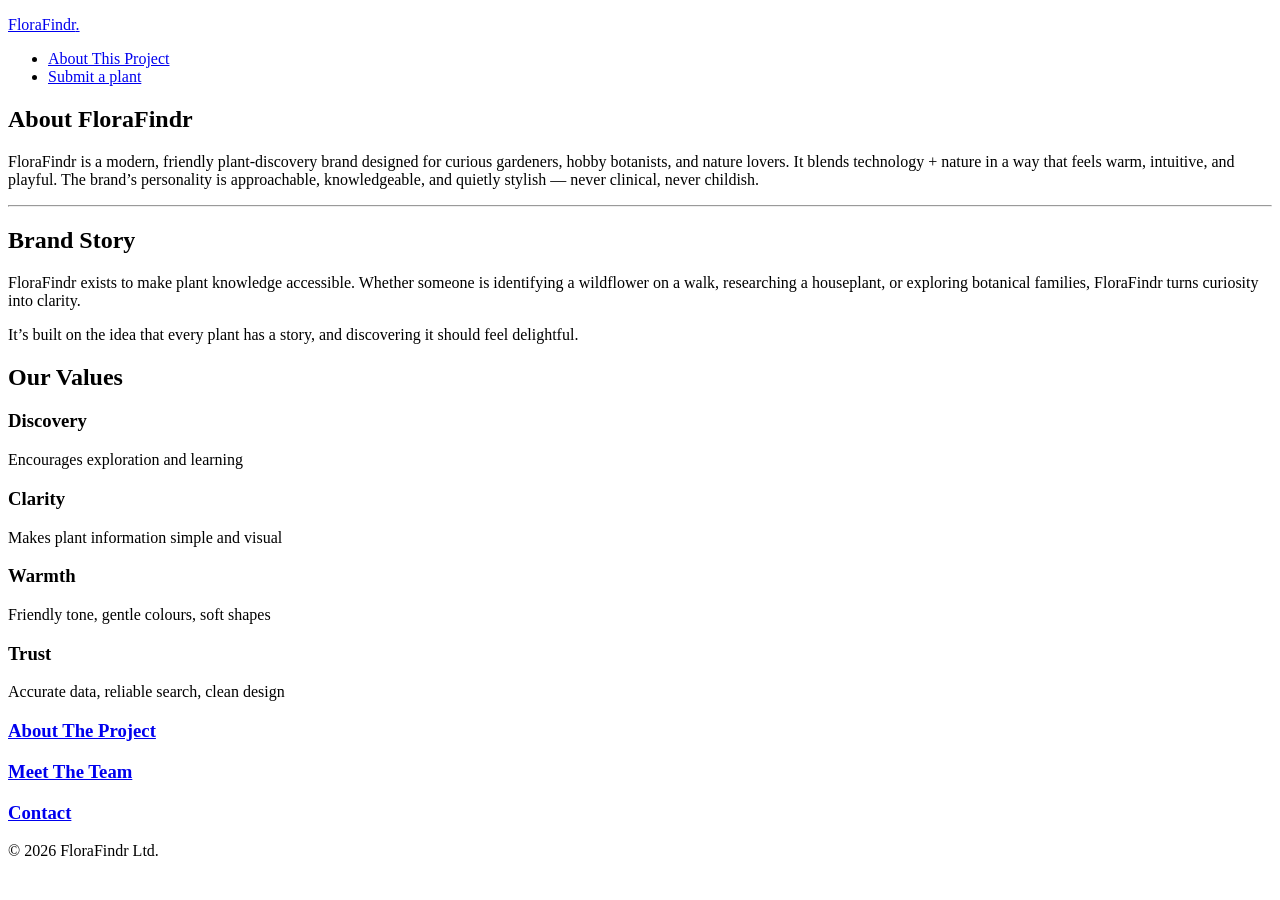
==== about.html @ 641e948d "Added the about.html and revised index file" ====
<!DOCTYPE html>
<html lang="en">
<head>
<meta charset="UTF-8">
<meta name="viewport" content="width=device-width, initial-scale=1.0">
<title>About — FloraFindr</title>
</head>
<body>

  <header>
    <p class="brand-logo"><a href="index.html">FloraFindr<span>.</span></a></p>
    <nav aria-label="Primary">
      <ul>
        <li><a href="about.html">About This Project</a></li>
        <li><a href="contact.html">Submit a plant</a></li>
      </ul>
    </nav>
</header>


  <main>
    <article class="about">

      <header class="about-main">
        <h1>About FloraFindr</h1>
        <p class="about">FloraFindr is a modern, friendly plant‑discovery brand designed for curious gardeners, hobby botanists, and nature lovers. It blends technology + nature in a way that feels warm, intuitive, and playful. The brand’s personality is approachable, knowledgeable, and quietly stylish — never clinical, never childish.</p>
      </header>
 <header>


      <hr class="leaf-divider" aria-hidden="true">

      <section aria-labelledby="Brand Story">
        <h2 id="Brand Story">Brand Story</h2>
        <p>FloraFindr exists to make plant knowledge accessible. Whether someone is identifying a wildflower on a walk, researching a houseplant, or exploring botanical families, FloraFindr turns curiosity into clarity.</p>
        <p>It’s built on the idea that every plant has a story, and discovering it should feel delightful.</p>
      </section>

       <section class="values">
        <label class="values-title">
            <h2>Our Values</h2>
            <label for="values" class="values-grid">
                <section>
                    <h3>Discovery</h3>
                    <p>Encourages exploration and learning</p>
                </section>
                <section>
                    <h3>Clarity</h3>
                    <p>Makes plant information simple and visual</p>
                </section>
                <section>
                    <h3>Warmth</h3>
                    <p>Friendly tone, gentle colours, soft shapes</p>
                </section>
                <section>
                    <h3>Trust</h3>
                    <p>Accurate data, reliable search, clean design</p>
                </section>
            </label>
        </label>
    </section>
<footer>
    <nav>
        <a href="about.html"><h3>About The Project</h3></a>
    </nav>
    <nav>
        <a href="about.html"><h3>Meet The Team</h3></a>
    </nav>
    <nav>
        <a href="contact.html"><h3>Contact</h3></a>
    </nav>
    <p class="copyright-footer">&copy; 2026 FloraFindr Ltd.</p>
    </footer>
  
</body>
</html>
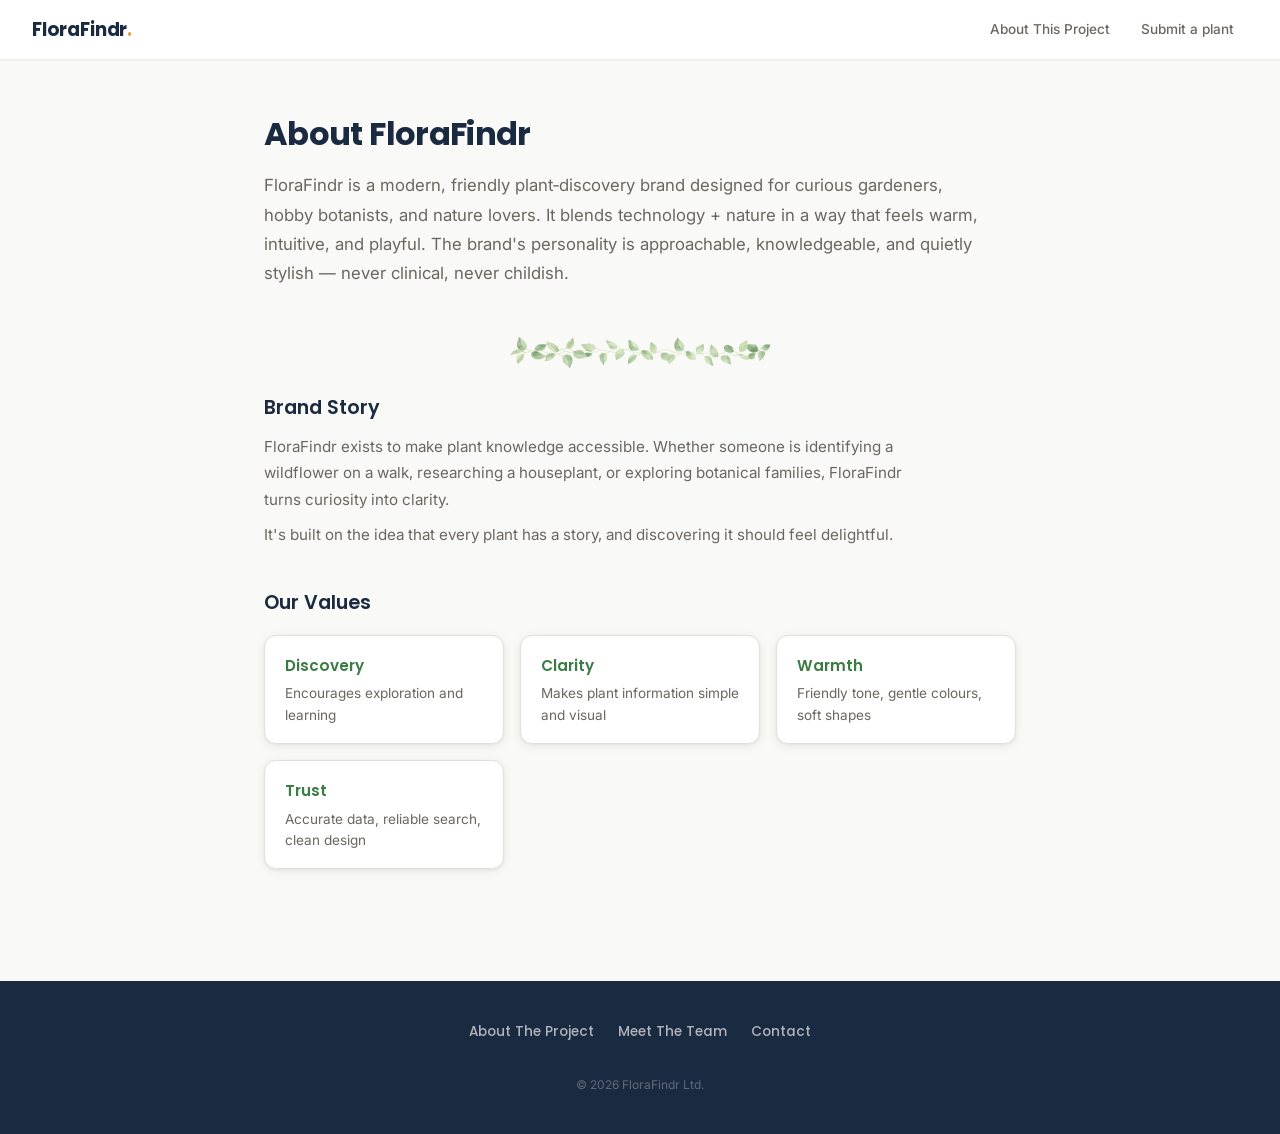
==== commit e344fb05: "added the stylesheet" ====
--- a/about.html
+++ b/about.html
@@ -1,9 +1,11 @@
 <!DOCTYPE html>
 <html lang="en">
 <head>
-<meta charset="UTF-8">
-<meta name="viewport" content="width=device-width, initial-scale=1.0">
-<title>About — FloraFindr</title>
+  <meta charset="UTF-8">
+  <meta name="viewport" content="width=device-width, initial-scale=1.0">
+  <title>About — FloraFindr</title>
+  <link rel="stylesheet" href="assets/style.css">
+  <link rel="icon" href="assets/images/favicon.ico">
 </head>
 <body>
 
@@ -15,62 +17,57 @@
         <li><a href="contact.html">Submit a plant</a></li>
       </ul>
     </nav>
-</header>
-
+  </header>
 
   <main>
     <article class="about">
 
-      <header class="about-main">
+      <div class="about-main">
         <h1>About FloraFindr</h1>
-        <p class="about">FloraFindr is a modern, friendly plant‑discovery brand designed for curious gardeners, hobby botanists, and nature lovers. It blends technology + nature in a way that feels warm, intuitive, and playful. The brand’s personality is approachable, knowledgeable, and quietly stylish — never clinical, never childish.</p>
-      </header>
- <header>
+        <p class="about-intro">FloraFindr is a modern, friendly plant‑discovery brand designed for curious gardeners, hobby botanists, and nature lovers. It blends technology + nature in a way that feels warm, intuitive, and playful. The brand's personality is approachable, knowledgeable, and quietly stylish — never clinical, never childish.</p>
+      </div>
 
+        <div class="leaf-divider" aria-hidden="true">
+        <img src="leaf_divider.png" alt="Leaf divider">
+        </div>
 
-      <hr class="leaf-divider" aria-hidden="true">
-
-      <section aria-labelledby="Brand Story">
-        <h2 id="Brand Story">Brand Story</h2>
+      <section class="about-section" aria-labelledby="brand-story">
+        <h2 id="brand-story">Brand Story</h2>
         <p>FloraFindr exists to make plant knowledge accessible. Whether someone is identifying a wildflower on a walk, researching a houseplant, or exploring botanical families, FloraFindr turns curiosity into clarity.</p>
-        <p>It’s built on the idea that every plant has a story, and discovering it should feel delightful.</p>
+        <p>It's built on the idea that every plant has a story, and discovering it should feel delightful.</p>
       </section>
 
-       <section class="values">
-        <label class="values-title">
-            <h2>Our Values</h2>
-            <label for="values" class="values-grid">
-                <section>
-                    <h3>Discovery</h3>
-                    <p>Encourages exploration and learning</p>
-                </section>
-                <section>
-                    <h3>Clarity</h3>
-                    <p>Makes plant information simple and visual</p>
-                </section>
-                <section>
-                    <h3>Warmth</h3>
-                    <p>Friendly tone, gentle colours, soft shapes</p>
-                </section>
-                <section>
-                    <h3>Trust</h3>
-                    <p>Accurate data, reliable search, clean design</p>
-                </section>
-            </label>
-        </label>
-    </section>
-<footer>
-    <nav>
-        <a href="about.html"><h3>About The Project</h3></a>
-    </nav>
-    <nav>
-        <a href="about.html"><h3>Meet The Team</h3></a>
-    </nav>
-    <nav>
-        <a href="contact.html"><h3>Contact</h3></a>
-    </nav>
+      <section class="about-section values">
+        <h2>Our Values</h2>
+        <div class="values-grid">
+          <div class="value-card">
+            <h3>Discovery</h3>
+            <p>Encourages exploration and learning</p>
+          </div>
+          <div class="value-card">
+            <h3>Clarity</h3>
+            <p>Makes plant information simple and visual</p>
+          </div>
+          <div class="value-card">
+            <h3>Warmth</h3>
+            <p>Friendly tone, gentle colours, soft shapes</p>
+          </div>
+          <div class="value-card">
+            <h3>Trust</h3>
+            <p>Accurate data, reliable search, clean design</p>
+          </div>
+        </div>
+      </section>
+
+    </article>
+  </main>
+
+  <footer>
+    <nav><a href="about.html"><h3>About The Project</h3></a></nav>
+    <nav><a href="team.html"><h3>Meet The Team</h3></a></nav>
+    <nav><a href="contact.html"><h3>Contact</h3></a></nav>
     <p class="copyright-footer">&copy; 2026 FloraFindr Ltd.</p>
-    </footer>
-  
+  </footer>
+
 </body>
 </html>
--- a/assets/style.css
+++ b/assets/style.css
@@ -0,0 +1,1118 @@
+/* FloraFindr — style.css
+   Palette: Pastel Green · Midnight Blue · Blush Pink · Gold
+   Type: Poppins (headings) + Inter (body)
+*/
+
+@import url('https://fonts.googleapis.com/css2?family=Poppins:wght@500;600;700&family=Inter:wght@400;500&display=swap');
+
+/* Variables */
+
+:root {
+  --primary-color:       #3a7d44;
+  --primary-light:       #CDE8C5;
+  --primary-mid:         #a8d19e;
+  --primary-dark:        #2c6234;
+
+  --btn-accent-color:        #D9A441;
+  --btn-accent-dark:         #b8852a;
+  --btn-accent-light:        #faefd8;
+
+  --secondary-color:     #F2D7D9;
+  --secondary-dark:      #c9989c;
+
+  --bg-color:            #f9f9f7;
+  --bg-white:            #ffffff;
+  --bg-light:            #f1f0ec;
+  --bg-subtle:           #e2e0d9;
+
+  --text-color:          #1A2A40;
+  --text-muted:          #6b6760;
+  --text-placeholder:    #a8a49c;
+
+  --border-color:        #e2e0d9;
+
+  --heading-font:        'Poppins', system-ui, sans-serif;
+  --body-font:           'Inter', system-ui, sans-serif;
+
+  --border-radius:       12px;
+  --border-radius-sm:    6px;
+  --border-radius-lg:    20px;
+  --border-radius-full:  999px;
+
+  --shadow:              0 2px 12px rgba(0,0,0,.07), 0 1px 3px rgba(0,0,0,.05);
+  --shadow-hover:        0 6px 24px rgba(0,0,0,.10), 0 2px 6px rgba(0,0,0,.06);
+}
+
+/* Reset */
+
+*, *::before, *::after {
+  box-sizing: border-box;
+  margin: 0;
+  padding: 0;
+}
+
+html {
+  font-size: 16px;
+  -webkit-font-smoothing: antialiased;
+}
+
+body {
+  font-family: var(--body-font);
+  background-color: var(--bg-color);
+  color: var(--text-color);
+  line-height: 1.6;
+  min-height: 100vh;
+  display: flex;
+  flex-direction: column;
+}
+
+a {
+  color: inherit;
+  text-decoration: none;
+}
+
+ul, menu {
+  list-style: none;
+}
+
+/* Header */
+
+header {
+  display: flex;
+  align-items: center;
+  justify-content: space-between;
+  padding: 0 2rem;
+  height: 60px;
+  background: var(--bg-white);
+  border-bottom: 1px solid var(--bg-light);
+  position: sticky;
+  top: 0;
+  z-index: 100;
+  box-shadow: 0 1px 0 var(--bg-light);
+}
+
+.brand-logo a {
+  font-family: var(--heading-font);
+  font-size: 1.15rem;
+  font-weight: 700;
+  letter-spacing: -0.01em;
+  color: var(--text-color);
+}
+
+.brand-logo span {
+  color: var(--btn-accent-color);
+}
+
+header nav ul {
+  display: flex;
+  gap: 0.25rem;
+}
+
+header nav a {
+  font-size: 0.85rem;
+  font-weight: 500;
+  color: var(--text-muted);
+  padding: 0.4rem 0.85rem;
+  border-radius: var(--border-radius-full);
+  transition: background 0.15s, color 0.15s;
+}
+
+header nav a:hover {
+  background: var(--bg-light);
+  color: var(--text-color);
+}
+
+/* Main */
+
+main {
+  flex: 1;
+  display: flex;
+  flex-direction: column;
+  align-items: center;
+  padding: 2.5rem 1.5rem 5rem;
+  gap: 1rem;
+  width: 100%;
+  max-width: 800px;
+  margin: 0 auto;
+}
+
+/* Title Page */
+
+.main-page {
+  text-align: center;
+  display: flex;
+  flex-direction: column;
+  align-items: center;
+  width: 100%;
+  gap: 0;
+}
+
+.main-page img {
+  width: 160px;
+  height: 160px;
+  object-fit: contain;
+}
+
+/* Search */
+
+.specimen {
+  display: flex;
+  flex-direction: column;
+  align-items: center;
+  gap: 1rem;
+  width: 100%;
+  max-width: 640px;
+}
+
+.specimen form {
+  display: flex;
+  align-items: center;
+  width: 100%;
+  background: var(--bg-white);
+  border: 1.5px solid var(--border-color);
+  border-radius: var(--border-radius-full);
+  box-shadow: var(--shadow);
+  overflow: hidden;
+  padding-left: 1.1rem;
+  position: relative;
+  transition: border-color 0.2s, box-shadow 0.2s;
+}
+
+.specimen form:focus-within {
+  border-color: var(--primary-mid);
+  box-shadow: var(--shadow-hover), 0 0 0 3px rgba(205,232,197,.4);
+}
+
+.specimen form .tag {
+  display: none;
+}
+
+#searchInput {
+  flex: 1;
+  border: none;
+  outline: none;
+  background: transparent;
+  font-size: 0.95rem;
+  font-family: var(--body-font);
+  color: var(--text-color);
+  padding: 0.85rem 0.5rem;
+  min-width: 0;
+}
+
+#searchInput::placeholder {
+  color: var(--text-placeholder);
+}
+
+.go-btn {
+  display: flex;
+  align-items: center;
+  justify-content: center;
+  width: 52px;
+  height: 52px;
+  background: var(--primary-color);
+  border: none;
+  cursor: pointer;
+  color: var(--bg-white);
+  flex-shrink: 0;
+  transition: background 0.15s;
+}
+
+.go-btn:hover {
+  background: var(--primary-dark);
+}
+
+.go-btn:active {
+  background: var(--btn-accent-dark);
+}
+
+.go-btn svg {
+  pointer-events: none;
+}
+
+/* Actions menu */
+.actions {
+  display: flex;
+  gap: 0.75rem;
+}
+
+.btn {
+  font-family: var(--body-font);
+  font-size: 0.85rem;
+  font-weight: 500;
+  padding: 0.5rem 1.2rem;
+  border-radius: var(--border-radius-full);
+  border: 1.5px solid var(--border-color);
+  background: var(--bg-white);
+  color: var(--text-muted);
+  cursor: pointer;
+  transition: background 0.15s, color 0.15s, border-color 0.15s;
+}
+
+.btn:hover {
+  background: var(--bg-light);
+  color: var(--text-color);
+  border-color: var(--text-placeholder);
+}
+
+.btn.accent {
+  background: var(--btn-accent-light);
+  color: var(--btn-accent-dark);
+  border-color: var(--btn-accent-color);
+}
+
+.btn.accent:hover {
+  background: var(--btn-accent-color);
+  color: var(--bg-white);
+  border-color: var(--btn-accent-dark);
+}
+
+/* Chips */
+
+.chips {
+  display: flex;
+  flex-wrap: wrap;
+  gap: 0.5rem;
+  justify-content: center;
+  width: 100%;
+}
+
+.chip {
+  font-family: var(--body-font);
+  font-size: 0.82rem;
+  font-weight: 500;
+  padding: 0.4rem 1.1rem;
+  border-radius: var(--border-radius-full);
+  border: 1.5px solid var(--border-color);
+  background: var(--bg-white);
+  color: var(--text-muted);
+  cursor: pointer;
+  transition: background 0.15s, color 0.15s, border-color 0.15s, box-shadow 0.15s;
+}
+
+.chip:hover {
+  background: var(--primary-light);
+  color: var(--text-color);
+  border-color: var(--primary-mid);
+}
+
+.chip.active,
+.chip[aria-pressed="true"] {
+  background: var(--primary-color);
+  color: var(--bg-white);
+  border-color: var(--primary-color);
+  box-shadow: 0 2px 8px rgba(58,125,68,.25);
+}
+
+/* Results */
+
+.results {
+  width: 100%;
+}
+
+.results-label {
+  display: block;
+  font-family: var(--heading-font);
+  font-size: 0.72rem;
+  font-weight: 600;
+  text-transform: uppercase;
+  letter-spacing: 0.1em;
+  color: var(--text-placeholder);
+  margin-bottom: 1.25rem;
+}
+
+.grid {
+  display: grid;
+  grid-template-columns: repeat(auto-fill, minmax(185px, 1fr));
+  gap: 1.25rem;
+}
+
+/* Plant cards */
+.plant-card {
+  background: var(--bg-white);
+  border: 1px solid var(--bg-light);
+  border-radius: var(--border-radius-lg);
+  overflow: hidden;
+  box-shadow: var(--shadow);
+  transition: transform 0.2s, box-shadow 0.2s;
+  cursor: pointer;
+  display: flex;
+  flex-direction: column;
+}
+
+.plant-card:hover {
+  transform: translateY(-3px);
+  box-shadow: var(--shadow-hover);
+}
+
+.plant-card img {
+  width: 100%;
+  aspect-ratio: 4 / 3;
+  object-fit: cover;
+  background: var(--primary-light);
+  display: block;
+  flex-shrink: 0;
+}
+
+.plant-card h3,
+.plant-card .scientific-name,
+.plant-card .rank,
+.plant-card a {
+  padding-left: 1rem;
+  padding-right: 1rem;
+}
+
+.plant-card h3 {
+  font-family: var(--heading-font);
+  font-size: 0.9rem;
+  font-weight: 600;
+  color: var(--text-color);
+  line-height: 1.3;
+  padding-top: 0.85rem;
+  margin: 0;
+}
+
+.plant-card .scientific-name {
+  font-size: 0.78rem;
+  color: var(--text-placeholder);
+  margin: 0;
+  display: inline;
+}
+
+.plant-card .rank {
+  font-size: 0.78rem;
+  font-style: italic;
+  color: var(--text-placeholder);
+  display: inline;
+  margin: 0;
+  padding: 0;
+  background: none;
+  border: none;
+  text-transform: capitalize;
+  width: auto;
+}
+
+/* To concatenate rank with scientific name */
+.plant-card .rank::before {
+  content: ' .. ';
+  font-style: normal;
+}
+
+.plant-card-body {
+  padding: 0.85rem 1rem 1rem;
+  flex: 1;
+  display: flex;
+  flex-direction: column;
+  gap: 0.3rem;
+}
+
+
+.plant-card-name {
+  font-family: var(--heading-font);
+  font-size: 0.9rem;
+  font-weight: 600;
+  color: var(--text-color);
+  line-height: 1.3;
+}
+
+.plant-card-tag {
+  display: inline-block;
+  margin-top: 0.45rem;
+  font-size: 0.72rem;
+  font-weight: 500;
+  padding: 0.2rem 0.6rem;
+  border-radius: var(--border-radius-full);
+  background: var(--secondary-color);
+  color: var(--secondary-dark);
+  border: 1px solid rgba(242,215,217,.8);
+  width: fit-content;
+}
+
+.plant-card a {
+  display: inline-flex;
+  align-items: center;
+  gap: 0.3rem;
+  margin-top: auto;
+  padding: 0.6rem 1rem 1rem;
+  font-size: 0.75rem;
+  font-weight: 500;
+  color: var(--primary-color);
+  text-decoration: none;
+  border-top: 1px solid var(--border-color);
+}
+
+.plant-card a::after {
+  content: '↗';
+  font-size: 0.7rem;
+  opacity: 0.6;
+}
+
+.plant-card a:hover {
+  color: var(--primary-dark);
+  text-decoration: underline;
+}
+
+/* loading state */
+.results-empty {
+  text-align: center;
+  padding: 3rem 0;
+  color: var(--text-placeholder);
+  font-size: 0.9rem;
+  font-style: italic;
+}
+
+/* Footer */
+
+footer {
+  background: var(--text-color);
+  border-top: none;
+  padding: 2.5rem 2rem;
+  display: flex;
+  flex-wrap: wrap;
+  gap: 1.5rem;
+  align-items: flex-start;
+  justify-content: center;
+}
+
+footer nav a h3 {
+  font-family: var(--heading-font);
+  font-size: 0.85rem;
+  font-weight: 500;
+  color: rgba(255,255,255,.65);
+  transition: color 0.15s;
+}
+
+footer nav a:hover h3 {
+  color: var(--btn-accent-color);
+}
+
+.copyright-footer {
+  width: 100%;
+  text-align: center;
+  font-size: 0.75rem;
+  color: rgba(255,255,255,.3);
+  margin-top: 0.5rem;
+}
+
+/* Responsive */
+
+/* Tablet */
+@media (max-width: 768px) {
+  main {
+    max-width: 100%;
+    padding: 2.5rem 1.25rem 4rem;
+  }
+
+  .specimen {
+    max-width: 100%;
+  }
+
+  .grid {
+    grid-template-columns: repeat(auto-fill, minmax(160px, 1fr));
+  }
+}
+
+/* Mobile */
+@media (max-width: 600px) {
+  /* Header: stack logo above nav on very small screens */
+  header {
+    flex-wrap: wrap;
+    height: auto;
+    padding: 0.75rem 1rem;
+    gap: 0.5rem;
+  }
+
+  .brand-logo a {
+    font-size: 1rem;
+  }
+
+  header nav ul {
+    gap: 0.1rem;
+  }
+
+  header nav a {
+    font-size: 0.78rem;
+    padding: 0.35rem 0.6rem;
+  }
+
+  /* Logo image */
+  .main-page img {
+    width: 110px;
+    height: 110px;
+  }
+
+  main {
+    padding: 2rem 1rem 3.5rem;
+    gap: 1rem;
+  }
+
+  /* Search bar */
+  .specimen form {
+    border-radius: var(--border-radius-lg);
+  }
+
+  #searchInput {
+    font-size: 0.9rem;
+    padding: 0.75rem 0.4rem;
+  }
+
+  .go-btn {
+    width: 46px;
+    height: 46px;
+  }
+
+  /* Chips: allow scrolling row instead of wrapping */
+  .chips {
+    flex-wrap: nowrap;
+    overflow-x: auto;
+    justify-content: flex-start;
+    padding-bottom: 0.25rem;
+    -webkit-overflow-scrolling: touch;
+    scrollbar-width: none;
+  }
+
+  .chips::-webkit-scrollbar {
+    display: none;
+  }
+
+  .chip {
+    flex-shrink: 0;
+  }
+
+  /* Results grid */
+  .grid {
+    grid-template-columns: repeat(auto-fill, minmax(140px, 1fr));
+    gap: 0.75rem;
+  }
+
+  /* Footer */
+  footer {
+    flex-direction: column;
+    align-items: center;
+    text-align: center;
+    padding: 2rem 1rem;
+  }
+}
+
+/* Very small phones */
+@media (max-width: 380px) {
+  header {
+    justify-content: center;
+  }
+
+  header nav ul {
+    justify-content: center;
+  }
+
+  .main-page img {
+    width: 90px;
+    height: 90px;
+  }
+
+  .grid {
+    grid-template-columns: 1fr 1fr;
+  }
+}
+
+/* About Page */
+
+main:has(.about) {
+  max-width: 800px;
+  padding-top: 3rem;
+  align-items: flex-start;
+}
+
+article.about {
+  width: 100%;
+  display: flex;
+  flex-direction: column;
+  gap: 0;
+}
+
+.about-main {
+  margin-bottom: 1.5rem;
+}
+
+.about-main h1 {
+  font-family: var(--heading-font);
+  font-size: 2rem;
+  font-weight: 700;
+  letter-spacing: -0.02em;
+  color: var(--text-color);
+  margin-bottom: 0.75rem;
+}
+
+.about-intro {
+  font-size: 1.05rem;
+  color: var(--text-muted);
+  line-height: 1.75;
+  max-width: 65ch;
+}
+
+.leaf-divider {
+  border: none;
+  margin: 1.5rem 0;
+  display: flex;
+  justify-content: center;
+}
+
+.leaf-divider img {
+  width: 100%;
+  height: 2rem;
+  object-fit: contain;
+  display: block;
+}
+
+.about-section {
+  margin-bottom: 2rem;
+}
+
+.about-section h2 {
+  font-family: var(--heading-font);
+  font-size: 1.2rem;
+  font-weight: 600;
+  color: var(--text-color);
+  margin-bottom: 0.65rem;
+}
+
+.about-section p {
+  font-size: 0.95rem;
+  color: var(--text-muted);
+  line-height: 1.75;
+  max-width: 65ch;
+  margin-bottom: 0.5rem;
+}
+
+/* Values grid */
+.values-grid {
+  display: grid;
+  grid-template-columns: repeat(auto-fill, minmax(200px, 1fr));
+  gap: 1rem;
+  width: 100%;
+  margin-top: 1rem;
+}
+
+.value-card {
+  background: var(--bg-white);
+  border: 0.5px solid var(--border-color);
+  border-radius: var(--border-radius);
+  padding: 1.1rem 1.25rem;
+  box-shadow: var(--shadow);
+}
+
+.value-card h3 {
+  font-family: var(--heading-font);
+  font-size: 0.95rem;
+  font-weight: 600;
+  color: var(--primary-color);
+  margin-bottom: 0.35rem;
+}
+
+.value-card p {
+  font-size: 0.85rem;
+  color: var(--text-muted);
+  line-height: 1.55;
+  margin-bottom: 0;
+  max-width: none;
+}
+
+@media (max-width: 600px) {
+  main:has(.about) {
+    padding-top: 2rem;
+  }
+
+  .about-main h1 {
+    font-size: 1.5rem;
+  }
+
+  .about-intro {
+    font-size: 0.95rem;
+  }
+
+  .values-grid {
+    grid-template-columns: 1fr 1fr;
+  }
+}
+
+@media (max-width: 380px) {
+  .values-grid {
+    grid-template-columns: 1fr;
+  }
+}
+
+/* Contact Page */
+
+main:has(.contact-wrap) {
+  max-width: 900px;
+  padding-top: 3rem;
+  align-items: flex-start;
+}
+
+.contact-page {
+  margin-bottom: 1.75rem;
+  width: 100%;
+}
+
+.contact-page h1 {
+  font-family: var(--heading-font);
+  font-size: 2rem;
+  font-weight: 700;
+  letter-spacing: -0.02em;
+  color: var(--text-color);
+}
+
+/* Two-column layout */
+.contact-wrap {
+  display: grid;
+  grid-template-columns: 1fr 1.6fr;
+  gap: 2rem;
+  width: 100%;
+  align-items: start;
+}
+
+/* Left: contact info */
+.contact-info {
+  background: var(--primary-color);
+  border-radius: var(--border-radius-lg);
+  padding: 2rem 1.75rem;
+  font-style: normal;
+  display: flex;
+  flex-direction: column;
+  gap: 1.5rem;
+  align-self: stretch;
+}
+
+.contact-info h2 {
+  font-family: var(--heading-font);
+  font-size: 1.1rem;
+  font-weight: 600;
+  color: var(--bg-white);
+  margin-bottom: 0.25rem;
+}
+
+.contact-info > p {
+  font-size: 0.9rem;
+  color: rgba(255,255,255,.75);
+  line-height: 1.6;
+  margin-top: -1rem;
+}
+
+.contact-detail {
+  display: flex;
+  flex-direction: column;
+  gap: 0.2rem;
+}
+
+.contact-detail strong {
+  font-size: 0.72rem;
+  font-weight: 600;
+  text-transform: uppercase;
+  letter-spacing: 0.08em;
+  color: var(--primary-light);
+}
+
+.contact-detail span,
+.contact-detail a {
+  font-size: 0.9rem;
+  color: rgba(255,255,255,.9);
+  line-height: 1.5;
+  text-decoration: none;
+}
+
+.contact-detail a:hover {
+  color: var(--bg-white);
+  text-decoration: underline;
+}
+
+.contact-hours {
+  font-size: 0.8rem;
+  color: rgba(255,255,255,.55);
+}
+
+/* Right: form */
+.contact-form {
+  background: var(--bg-white);
+  border: 0.5px solid var(--border-color);
+  border-radius: var(--border-radius-lg);
+  padding: 2rem 1.75rem;
+  box-shadow: var(--shadow);
+  display: flex;
+  flex-direction: column;
+  gap: 1.1rem;
+}
+
+.contact-form h2 {
+  font-family: var(--heading-font);
+  font-size: 1.1rem;
+  font-weight: 600;
+  color: var(--text-color);
+  margin-bottom: 0.25rem;
+}
+
+.contact-form fieldset {
+  border: none;
+  padding: 0;
+  margin: 0;
+  display: flex;
+  flex-direction: column;
+  gap: 0.4rem;
+}
+
+.contact-form label {
+  font-size: 0.85rem;
+  font-weight: 500;
+  color: var(--text-color);
+}
+
+.contact-form label.required::after {
+  content: ' *';
+  color: var(--primary-color);
+}
+
+.optional {
+  font-weight: 400;
+  color: var(--text-placeholder);
+  font-size: 0.8rem;
+}
+
+.contact-form input,
+.contact-form textarea {
+  width: 100%;
+  font-family: var(--body-font);
+  font-size: 0.9rem;
+  color: var(--text-color);
+  background: var(--bg-color);
+  border: 1px solid var(--border-color);
+  border-radius: var(--border-radius-sm);
+  padding: 0.65rem 0.875rem;
+  outline: none;
+  transition: border-color 0.15s, box-shadow 0.15s;
+}
+
+.contact-form input::placeholder,
+.contact-form textarea::placeholder {
+  color: var(--text-placeholder);
+}
+
+.contact-form input:focus,
+.contact-form textarea:focus {
+  border-color: var(--primary-mid);
+  box-shadow: 0 0 0 3px rgba(168,209,158,.25);
+  background: var(--bg-white);
+}
+
+.contact-form textarea {
+  min-height: 130px;
+  resize: vertical;
+}
+
+.submit-btn {
+  align-self: flex-start;
+  font-family: var(--body-font);
+  font-size: 0.9rem;
+  font-weight: 600;
+  padding: 0.65rem 1.75rem;
+  border-radius: var(--border-radius-full);
+  border: none;
+  background: var(--primary-color);
+  color: var(--bg-white);
+  cursor: pointer;
+  transition: background 0.15s, transform 0.1s;
+  margin-top: 0.25rem;
+}
+
+.submit-btn:hover {
+  background: var(--primary-dark);
+}
+
+.submit-btn:active {
+  transform: scale(0.98);
+}
+
+@media (max-width: 700px) {
+  .contact-wrap {
+    grid-template-columns: 1fr;
+  }
+
+  .contact-info {
+    align-self: auto;
+  }
+
+  main:has(.contact-wrap) {
+    padding-top: 2rem;
+  }
+
+  .contact-page h1 {
+    font-size: 1.5rem;
+  }
+}
+
+/* Team Page */
+
+main:has(.team) {
+  max-width: 800px;
+  padding-top: 3rem;
+  align-items: flex-start;
+}
+
+article.team {
+  width: 100%;
+  display: flex;
+  flex-direction: column;
+  gap: 0;
+}
+
+.team-hero {
+  margin-bottom: 1.5rem;
+}
+
+.team-hero h1 {
+  font-family: var(--heading-font);
+  font-size: 2rem;
+  font-weight: 700;
+  letter-spacing: -0.02em;
+  color: var(--text-color);
+}
+
+/* Roster list */
+.roster {
+  list-style: none;
+  display: flex;
+  flex-direction: column;
+  gap: 1rem;
+  width: 100%;
+  margin-bottom: 1.5rem;
+}
+
+/* Person card */
+.person {
+  display: flex;
+  align-items: center;
+  gap: 1.25rem;
+  background: var(--bg-white);
+  border: 0.5px solid var(--border-color);
+  border-radius: var(--border-radius-lg);
+  padding: 1.25rem 1.5rem;
+  box-shadow: var(--shadow);
+  transition: box-shadow 0.15s, transform 0.15s;
+}
+
+.person:hover {
+  box-shadow: var(--shadow-hover);
+  transform: translateY(-1px);
+}
+
+/* Avatar badge */
+.badge {
+  flex-shrink: 0;
+  width: 52px;
+  height: 52px;
+  border-radius: 50%;
+  background: var(--primary-light);
+  color: var(--primary-dark);
+  font-family: var(--heading-font);
+  font-size: 1.3rem;
+  font-weight: 700;
+  display: flex;
+  align-items: center;
+  justify-content: center;
+  border: 2px solid var(--primary-mid);
+}
+
+/* Details */
+.person-body {
+  display: flex;
+  flex-direction: column;
+  gap: 0.15rem;
+}
+
+.person-body small {
+  font-size: 0.72rem;
+  font-weight: 600;
+  text-transform: uppercase;
+  letter-spacing: 0.08em;
+  color: var(--text-placeholder);
+}
+
+.person-body h3 {
+  font-family: var(--heading-font);
+  font-size: 1rem;
+  font-weight: 600;
+  color: var(--text-color);
+  margin: 0;
+}
+
+.person-body .role {
+  font-size: 0.85rem;
+  color: var(--text-muted);
+}
+
+.person-body .bio {
+  font-size: 0.875rem;
+  color: var(--text-muted);
+  line-height: 1.6;
+  margin-top: 0.1rem;
+}
+
+/* Join section */
+.join {
+  display: flex;
+  flex-direction: column;
+  gap: 0.75rem;
+  margin-top: 0.5rem;
+}
+
+.join h2 {
+  font-family: var(--heading-font);
+  font-size: 1.1rem;
+  font-weight: 600;
+  color: var(--text-color);
+}
+
+.join .btn {
+  display: inline-block;
+  align-self: flex-start;
+  font-family: var(--body-font);
+  font-size: 0.875rem;
+  font-weight: 600;
+  padding: 0.55rem 1.5rem;
+  border-radius: var(--border-radius-full);
+  background: var(--primary-color);
+  color: var(--bg-white);
+  border: none;
+  transition: background 0.15s;
+  text-decoration: none;
+}
+
+.join .btn:hover {
+  background: var(--primary-dark);
+}
+
+@media (max-width: 600px) {
+  main:has(.team) {
+    padding-top: 2rem;
+  }
+
+  .team-hero h1 {
+    font-size: 1.5rem;
+  }
+
+  .person {
+    padding: 1rem 1.1rem;
+    gap: 1rem;
+  }
+
+  .badge {
+    width: 44px;
+    height: 44px;
+    font-size: 1.1rem;
+  }
+}
+
+/* Reduced motion */
+
+@media (prefers-reduced-motion: reduce) {
+  *, *::before, *::after {
+    transition: none !important;
+    animation: none !important;
+  }
+}
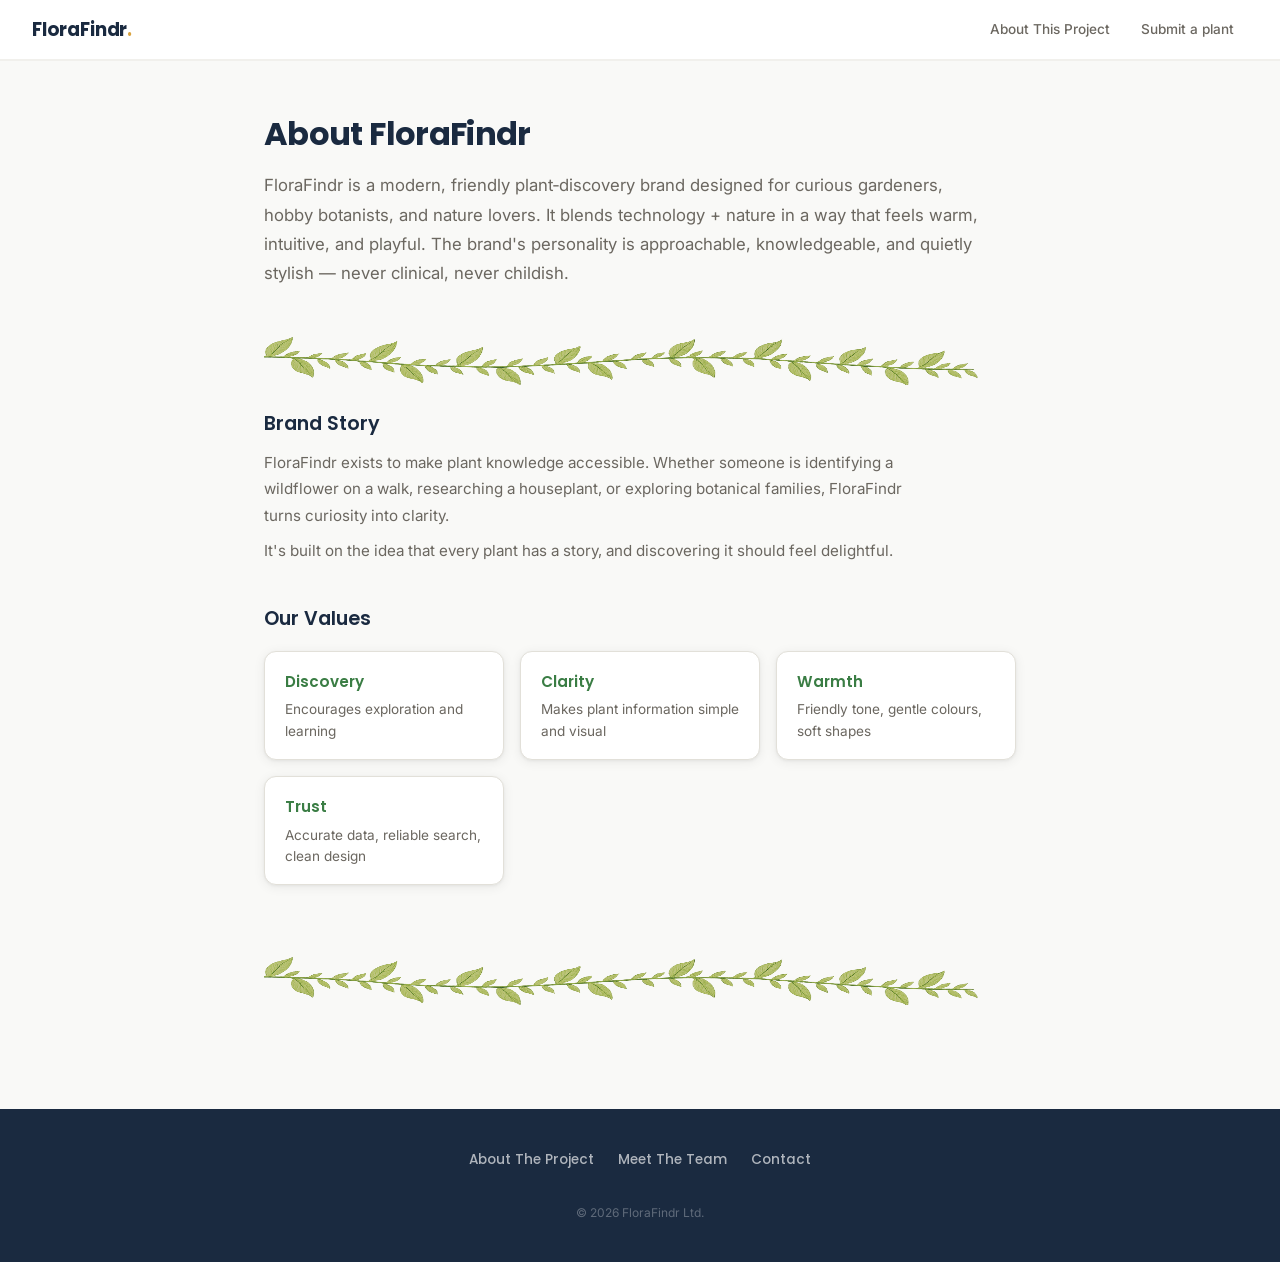
==== commit f319623d: "Added final changes" ====
--- a/about.html
+++ b/about.html
@@ -60,6 +60,10 @@
       </section>
 
     </article>
+
+    <div class="leaf-divider" aria-hidden="true">
+        <img src="leaf_divider.png" alt="Leaf divider">
+    </div>
   </main>
 
   <footer>
--- a/assets/style.css
+++ b/assets/style.css
@@ -651,15 +651,17 @@
 .leaf-divider {
   border: none;
   margin: 1.5rem 0;
-  display: flex;
-  justify-content: center;
+  width: 100%;
+  height: 3rem;
+  overflow: visible;
 }
 
 .leaf-divider img {
-  width: 100%;
-  height: 2rem;
-  object-fit: contain;
+  width: 95%;
+  height: 100%;
+  object-fit: fill;
   display: block;
+  filter: brightness(0.8) saturate(0.6);
 }
 
 .about-section {
